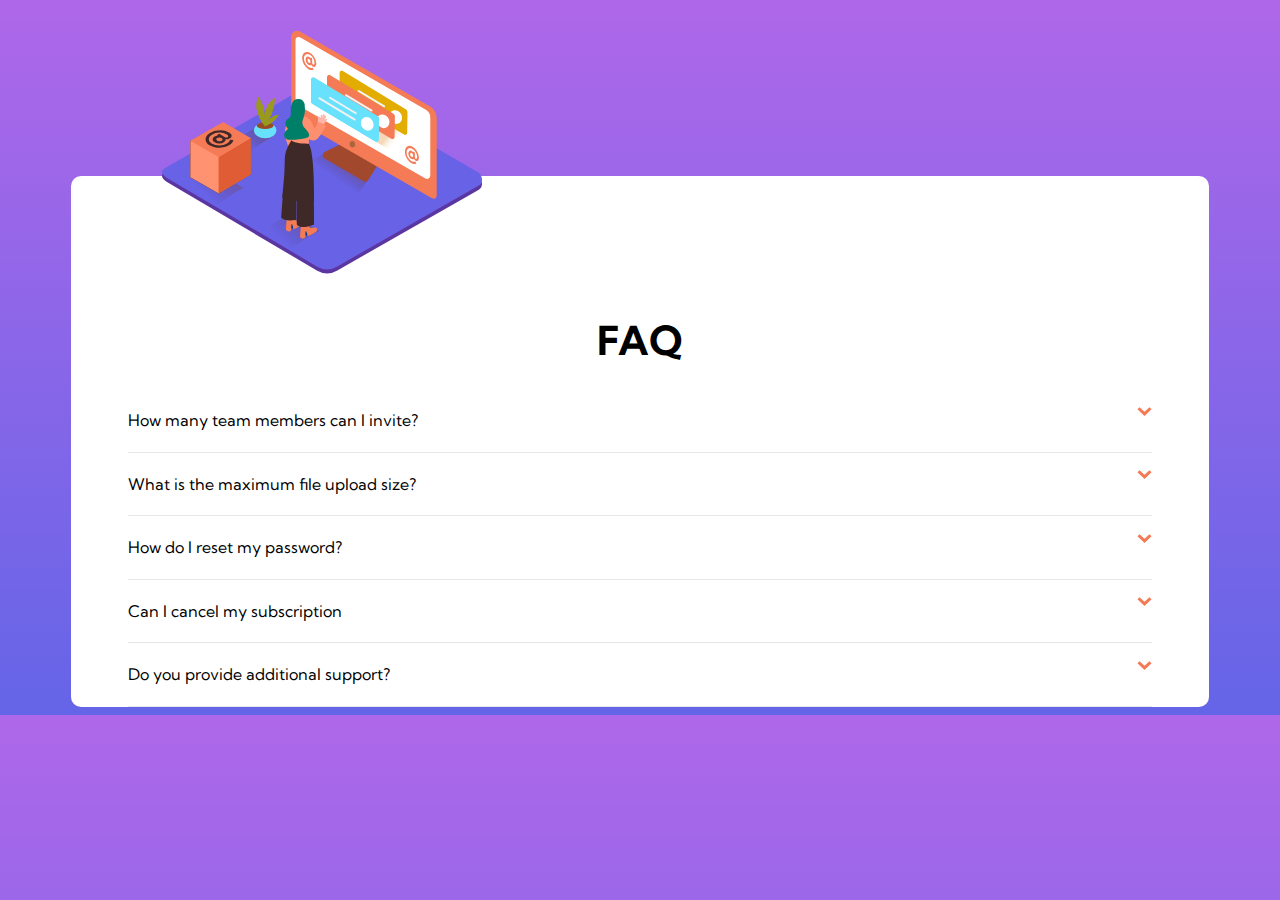
==== faq-accordion/index.html @ 4a27a5a4 "began work on faq accordion. began with mobile version. set up accordion container, beginning to wor" ====
<!DOCTYPE html>
<html lang="en">
<head>
    <meta charset="UTF-8">
    <meta http-equiv="X-UA-Compatible" content="IE=edge">
    <meta name="viewport" content="width=device-width, initial-scale=1.0">
    <link rel="stylesheet" href="styles.css" defer />
    <script src="scripts.js"></script>
    <title>FAQ Accordion</title>
</head>
<body>
    <main class="faq-container">
        <img src="faq-accordion-card-main/images/illustration-woman-online-mobile.svg" class="img" />
        <section class="faq-text-container">
            <h1>FAQ</h1>
            <div>
                <div class="question-arrow-container">
                    <h2>How many team members can I invite?</h2>
                    <img src="faq-accordion-card-main/images/icon-arrow-down.svg" alt="expand-arrow" class="arrow-icon" />
                    <div class="faq-answer-container">
                        <p>Lorem ipsum dolor sit amet, consectetur adipiscing elit, sed do eiusmod tempor incididunt ut labore et dolore magna
                        aliqua.</p>
                    </div>
                </div>
            </div>
            <div>
                <div class="question-arrow-container">
                    <h2>What is the maximum file upload size?</h2>
                    <img src="faq-accordion-card-main/images/icon-arrow-down.svg" alt="expand-arrow" class="arrow-icon" />
                    <div class="faq-answer-container">
                        <p>No more than 2GB. All files in your account must fit your allotted storage space.</p>
                    </div>
                </div>
            </div>
            <div>
                <div class="question-arrow-container">
                    <h2>How do I reset my password?</h2>
                    <img src="faq-accordion-card-main/images/icon-arrow-down.svg" alt="expand-arrow" class="arrow-icon" />
                    <div class="faq-answer-container">
                        <p>Lorem ipsum dolor sit amet, consectetur adipiscing elit, sed do eiusmod tempor incididunt ut labore et dolore magna
                        aliqua.</p>
                    </div>
                </div>
            </div>
            <div>
                <div class="question-arrow-container">
                    <h2>Can I cancel my subscription</h2>
                    <img src="faq-accordion-card-main/images/icon-arrow-down.svg" alt="expand-arrow" class="arrow-icon"/>
                    <div class="faq-answer-container">
                        <p>Lorem ipsum dolor sit amet, consectetur adipiscing elit, sed do eiusmod tempor incididunt ut labore et dolore magna
                        aliqua.</p>
                    </div>
                </div>
            </div>
            <div>
                <div class="question-arrow-container">
                    <h2>Do you provide additional support?</h2>
                    <img src="faq-accordion-card-main/images/icon-arrow-down.svg" alt="expand-arrow" class="arrow-icon" />
                    <div class="faq-answer-container">
                        <p>Lorem ipsum dolor sit amet, consectetur adipiscing elit, sed do eiusmod tempor incididunt ut labore et dolore magna
                        aliqua.</p>
                    </div>
                </div>
            </div>
        </section>
    </main>
</body>
</html>
---- faq-accordion/styles.css ----
@import url("https://fonts.googleapis.com/css2?family=Kumbh+Sans:wght@400;700&display=swap");

body {
  background-image: linear-gradient(hsl(273, 75%, 66%), hsl(240, 73%, 65%));
}

h1,
h2,
p {
  font-family: "Kumbh Sans", sans-serif;
}

.faq-container {
  background-color: white;
  border-radius: 10px;
  width: 90%;
  margin: 11rem auto auto auto;
  position: relative;
}

.img {
  height: 20rem;
  width: 20rem;
  margin: -11.5rem auto auto 8%;
}

.faq-text-container {
  display: flex;
  flex-direction: column;
  width: 90%;
  margin: auto;
}

.faq-text-container h1 {
  margin: 0 auto 1.5rem auto;
  font-size: 2.5rem;
}

.question-arrow-container {
  display: grid;
  grid-template-columns: 1fr 0.1fr;
  border-bottom: 1px solid hsl(240, 5%, 91%);
}

.question-arrow-container h2 {
  font-weight: 400;
  font-size: 1rem;
  padding: 0.5rem 0;
}

.arrow-icon {
  width: 15px;
  height: 10px;
  margin: 1.1rem 0 auto auto;
  cursor: pointer;
}

.faq-answer-container {
  line-height: 1.5;
  grid-column: 1 / -1;
  width: 90%;
  overflow: hidden;
  max-height: 0rem;
}
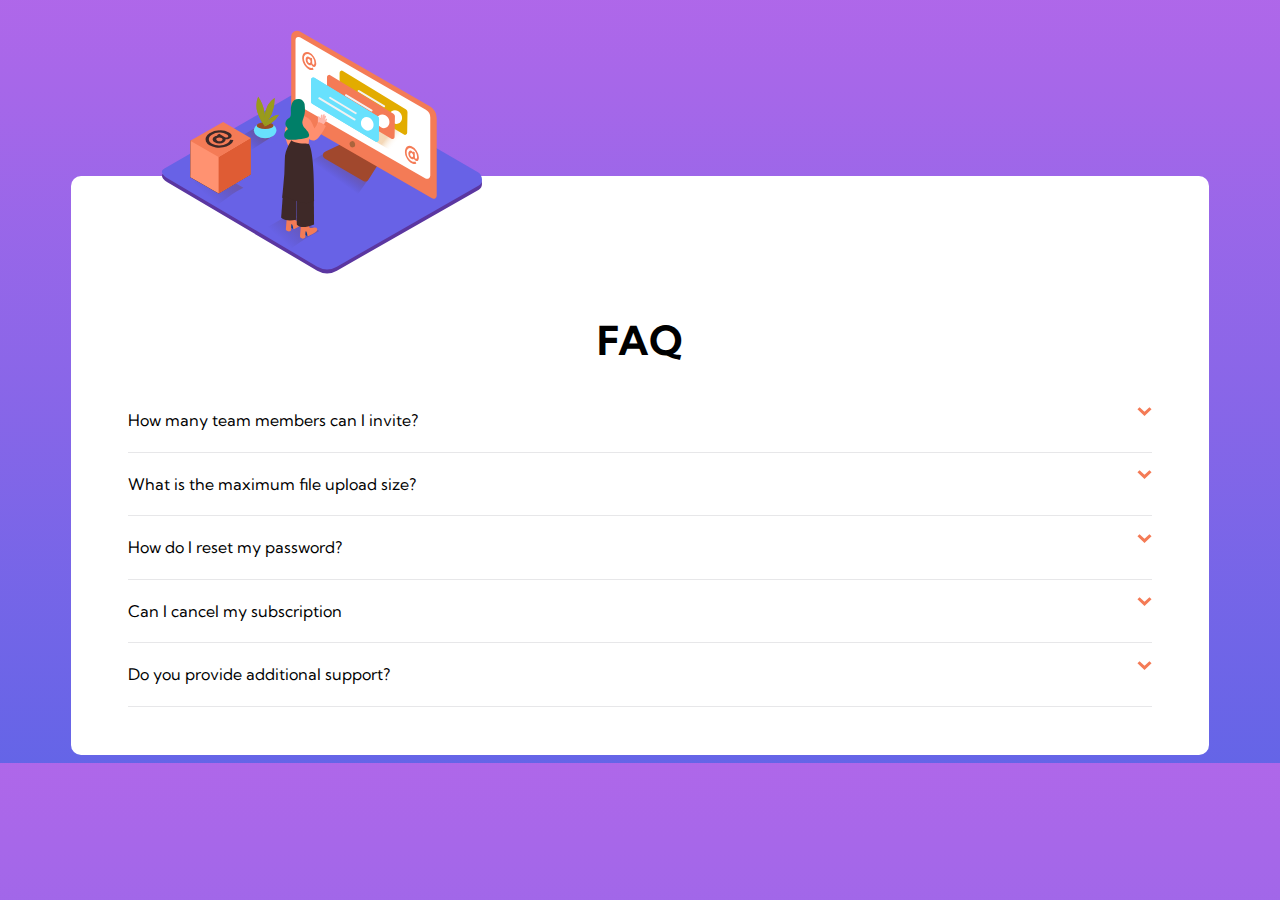
==== commit 596558b6: "continued work on accordion functionality" ====
--- a/faq-accordion/index.html
+++ b/faq-accordion/index.html
@@ -5,7 +5,7 @@
     <meta http-equiv="X-UA-Compatible" content="IE=edge">
     <meta name="viewport" content="width=device-width, initial-scale=1.0">
     <link rel="stylesheet" href="styles.css" defer />
-    <script src="scripts.js"></script>
+    <script src="scripts.js" defer></script>
     <title>FAQ Accordion</title>
 </head>
 <body>
@@ -15,7 +15,7 @@
             <h1>FAQ</h1>
             <div>
                 <div class="question-arrow-container">
-                    <h2>How many team members can I invite?</h2>
+                    <h2 class="questions">How many team members can I invite?</h2>
                     <img src="faq-accordion-card-main/images/icon-arrow-down.svg" alt="expand-arrow" class="arrow-icon" />
                     <div class="faq-answer-container">
                         <p>Lorem ipsum dolor sit amet, consectetur adipiscing elit, sed do eiusmod tempor incididunt ut labore et dolore magna
@@ -25,7 +25,7 @@
             </div>
             <div>
                 <div class="question-arrow-container">
-                    <h2>What is the maximum file upload size?</h2>
+                    <h2 class="questions">What is the maximum file upload size?</h2>
                     <img src="faq-accordion-card-main/images/icon-arrow-down.svg" alt="expand-arrow" class="arrow-icon" />
                     <div class="faq-answer-container">
                         <p>No more than 2GB. All files in your account must fit your allotted storage space.</p>
@@ -34,7 +34,7 @@
             </div>
             <div>
                 <div class="question-arrow-container">
-                    <h2>How do I reset my password?</h2>
+                    <h2 class="questions">How do I reset my password?</h2>
                     <img src="faq-accordion-card-main/images/icon-arrow-down.svg" alt="expand-arrow" class="arrow-icon" />
                     <div class="faq-answer-container">
                         <p>Lorem ipsum dolor sit amet, consectetur adipiscing elit, sed do eiusmod tempor incididunt ut labore et dolore magna
@@ -44,7 +44,7 @@
             </div>
             <div>
                 <div class="question-arrow-container">
-                    <h2>Can I cancel my subscription</h2>
+                    <h2 class="questions">Can I cancel my subscription</h2>
                     <img src="faq-accordion-card-main/images/icon-arrow-down.svg" alt="expand-arrow" class="arrow-icon"/>
                     <div class="faq-answer-container">
                         <p>Lorem ipsum dolor sit amet, consectetur adipiscing elit, sed do eiusmod tempor incididunt ut labore et dolore magna
@@ -54,7 +54,7 @@
             </div>
             <div>
                 <div class="question-arrow-container">
-                    <h2>Do you provide additional support?</h2>
+                    <h2 class="questions">Do you provide additional support?</h2>
                     <img src="faq-accordion-card-main/images/icon-arrow-down.svg" alt="expand-arrow" class="arrow-icon" />
                     <div class="faq-answer-container">
                         <p>Lorem ipsum dolor sit amet, consectetur adipiscing elit, sed do eiusmod tempor incididunt ut labore et dolore magna
--- a/faq-accordion/styles.css
+++ b/faq-accordion/styles.css
@@ -16,6 +16,7 @@
   width: 90%;
   margin: 11rem auto auto auto;
   position: relative;
+  padding-bottom: 3rem;
 }
 
 .img {
@@ -42,10 +43,15 @@
   border-bottom: 1px solid hsl(240, 5%, 91%);
 }
 
-.question-arrow-container h2 {
+.questions {
   font-weight: 400;
   font-size: 1rem;
   padding: 0.5rem 0;
+  cursor: pointer;
+}
+
+.questions:hover {
+  color: hsl(14, 88%, 65%);
 }
 
 .arrow-icon {
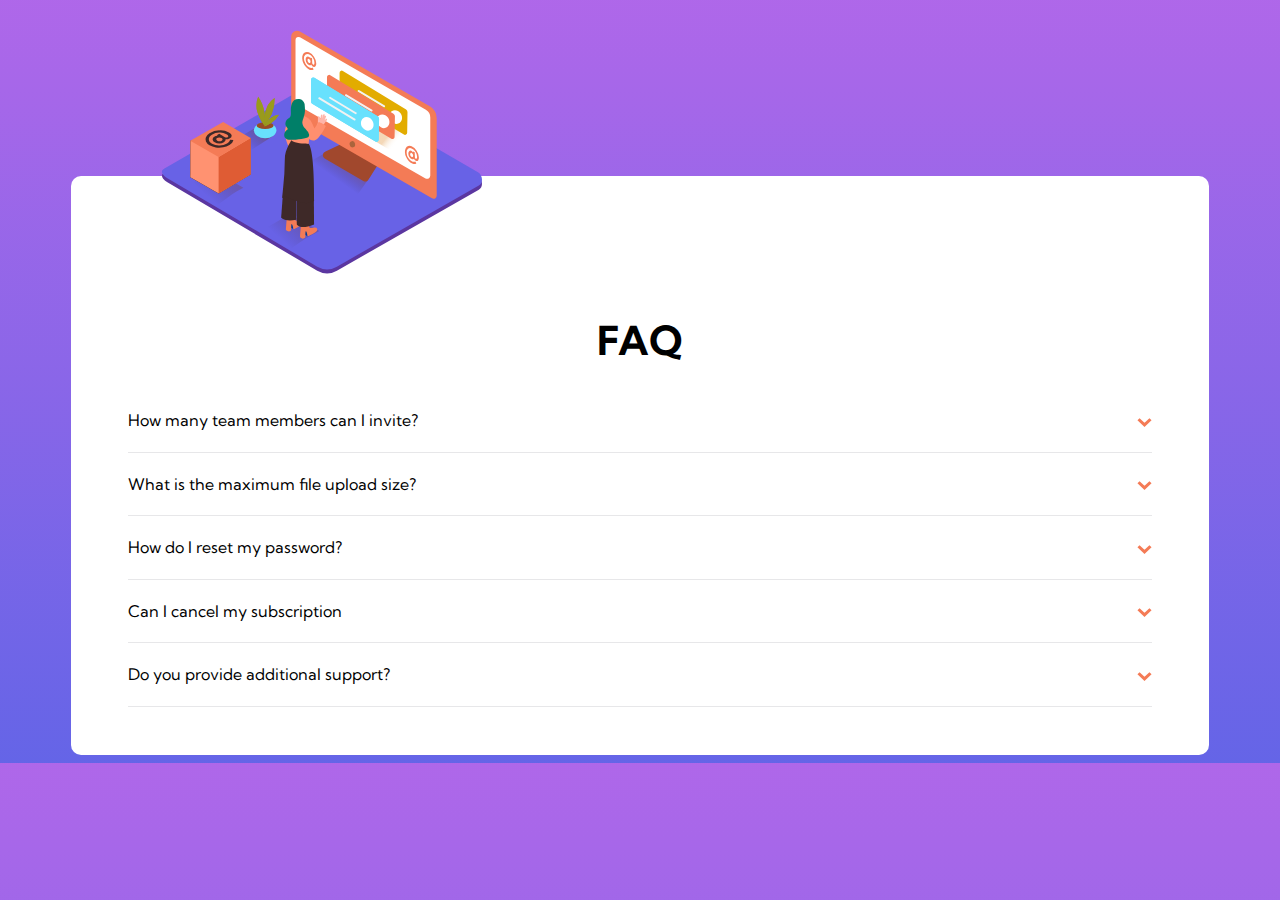
==== commit be1107b2: "finished accordion functionality. need to add same funcitonality to arrows on click, make final touc" ====
--- a/faq-accordion/index.html
+++ b/faq-accordion/index.html
@@ -16,8 +16,8 @@
             <div>
                 <div class="question-arrow-container">
                     <h2 class="questions">How many team members can I invite?</h2>
-                    <img src="faq-accordion-card-main/images/icon-arrow-down.svg" alt="expand-arrow" class="arrow-icon" />
-                    <div class="faq-answer-container">
+                    <img src="faq-accordion-card-main/images/icon-arrow-down.svg" alt="expand-arrow" class="arrow-icon-unactive" />
+                    <div class="faq-answer-container-hidden">
                         <p>Lorem ipsum dolor sit amet, consectetur adipiscing elit, sed do eiusmod tempor incididunt ut labore et dolore magna
                         aliqua.</p>
                     </div>
@@ -26,8 +26,8 @@
             <div>
                 <div class="question-arrow-container">
                     <h2 class="questions">What is the maximum file upload size?</h2>
-                    <img src="faq-accordion-card-main/images/icon-arrow-down.svg" alt="expand-arrow" class="arrow-icon" />
-                    <div class="faq-answer-container">
+                    <img src="faq-accordion-card-main/images/icon-arrow-down.svg" alt="expand-arrow" class="arrow-icon-unactive" />
+                    <div class="faq-answer-container-hidden">
                         <p>No more than 2GB. All files in your account must fit your allotted storage space.</p>
                     </div>
                 </div>
@@ -35,8 +35,8 @@
             <div>
                 <div class="question-arrow-container">
                     <h2 class="questions">How do I reset my password?</h2>
-                    <img src="faq-accordion-card-main/images/icon-arrow-down.svg" alt="expand-arrow" class="arrow-icon" />
-                    <div class="faq-answer-container">
+                    <img src="faq-accordion-card-main/images/icon-arrow-down.svg" alt="expand-arrow" class="arrow-icon-unactive" />
+                    <div class="faq-answer-container-hidden">
                         <p>Lorem ipsum dolor sit amet, consectetur adipiscing elit, sed do eiusmod tempor incididunt ut labore et dolore magna
                         aliqua.</p>
                     </div>
@@ -45,8 +45,8 @@
             <div>
                 <div class="question-arrow-container">
                     <h2 class="questions">Can I cancel my subscription</h2>
-                    <img src="faq-accordion-card-main/images/icon-arrow-down.svg" alt="expand-arrow" class="arrow-icon"/>
-                    <div class="faq-answer-container">
+                    <img src="faq-accordion-card-main/images/icon-arrow-down.svg" alt="expand-arrow" class="arrow-icon-unactive"/>
+                    <div class="faq-answer-container-hidden">
                         <p>Lorem ipsum dolor sit amet, consectetur adipiscing elit, sed do eiusmod tempor incididunt ut labore et dolore magna
                         aliqua.</p>
                     </div>
@@ -55,8 +55,8 @@
             <div>
                 <div class="question-arrow-container">
                     <h2 class="questions">Do you provide additional support?</h2>
-                    <img src="faq-accordion-card-main/images/icon-arrow-down.svg" alt="expand-arrow" class="arrow-icon" />
-                    <div class="faq-answer-container">
+                    <img src="faq-accordion-card-main/images/icon-arrow-down.svg" alt="expand-arrow" class="arrow-icon-unactive" />
+                    <div class="faq-answer-container-hidden">
                         <p>Lorem ipsum dolor sit amet, consectetur adipiscing elit, sed do eiusmod tempor incididunt ut labore et dolore magna
                         aliqua.</p>
                     </div>
--- a/faq-accordion/styles.css
+++ b/faq-accordion/styles.css
@@ -54,17 +54,37 @@
   color: hsl(14, 88%, 65%);
 }
 
-.arrow-icon {
+.arrow-icon-unactive {
+  transition: all linear 0.2s;
   width: 15px;
   height: 10px;
-  margin: 1.1rem 0 auto auto;
+  margin: 1.8rem 0 auto auto;
   cursor: pointer;
 }
 
-.faq-answer-container {
+.arrow-icon-active {
+  transition: all linear 0.2s;
+  transform: rotate(180deg);
+  width: 15px;
+  height: 10px;
+  margin: 1.8rem 0 auto auto;
+  cursor: pointer;
+}
+
+.faq-answer-container-hidden {
+  transition: all linear 0.2s;
   line-height: 1.5;
   grid-column: 1 / -1;
   width: 90%;
   overflow: hidden;
   max-height: 0rem;
 }
+
+.faq-answer-container-active {
+  transition: all linear 0.2s;
+  line-height: 1.5;
+  grid-column: 1 / -1;
+  width: 90%;
+  overflow: hidden;
+  max-height: 10rem;
+}
